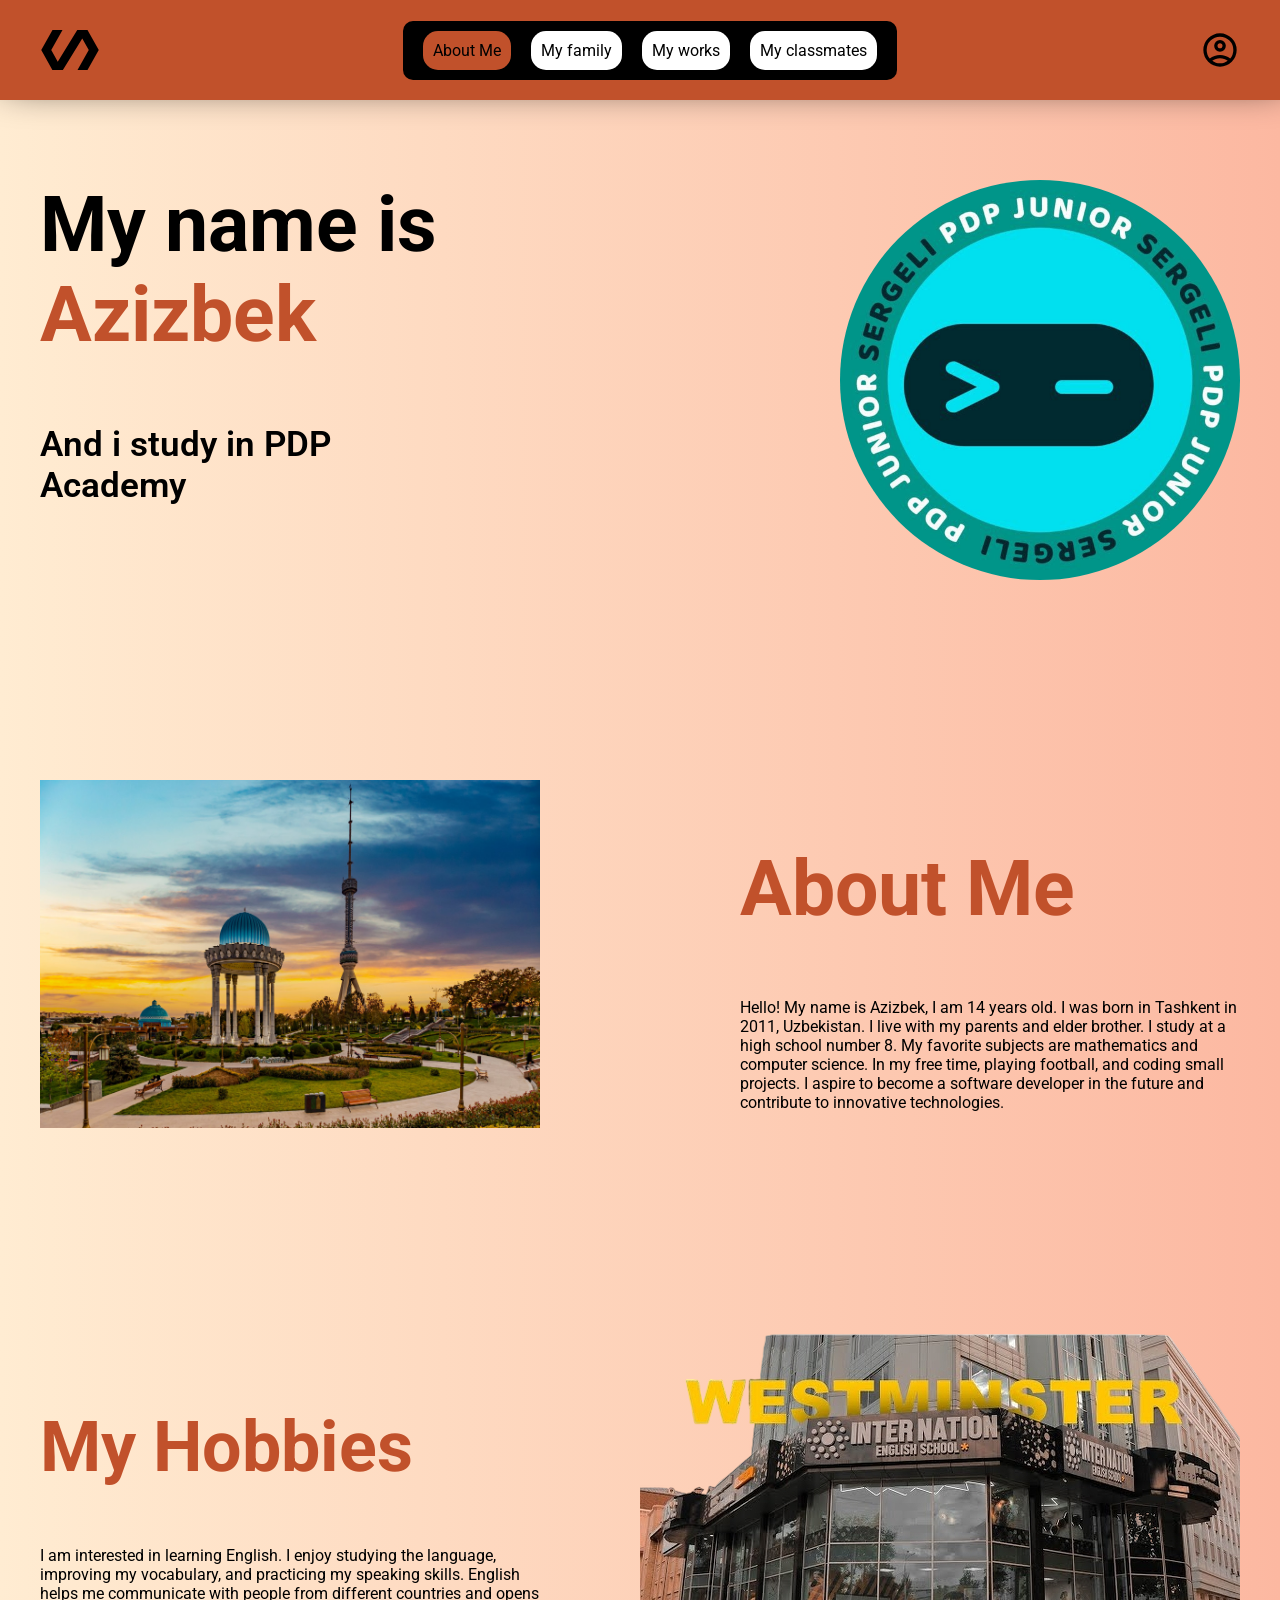
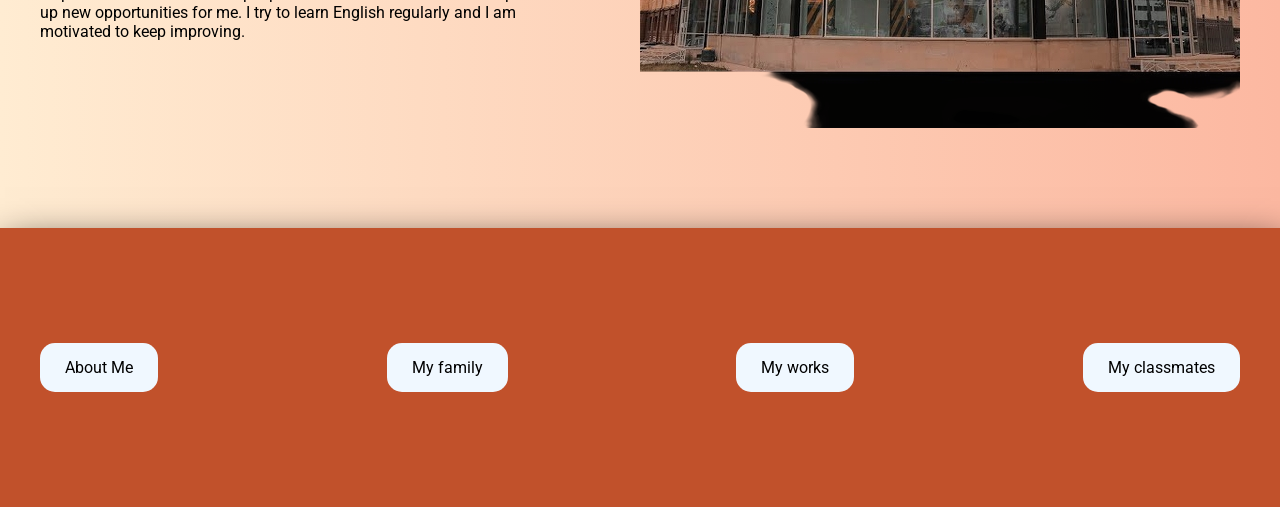
==== index.html @ b04de7e2 "Partfolio" ====
<!DOCTYPE html>
<html lang="en">
<head>
    <meta charset="UTF-8">
    <meta name="viewport" content="width=device-width, initial-scale=1.0">
    <title>Document</title>
    <link rel="preconnect" href="https://fonts.googleapis.com">
    <link rel="preconnect" href="https://fonts.gstatic.com" crossorigin>
    <link href="https://fonts.googleapis.com/css2?family=Bungee&family=Playfair+Display:ital,wght@0,400..900;1,400..900&family=Roboto:ital,wght@0,100..900;1,100..900&display=swap" rel="stylesheet">
    <link rel="stylesheet" href="./main.css">
    <link rel="stylesheet" href="./some.css">
    <link rel="stylesheet" href="https://unpkg.com/aos@next/dist/aos.css" />
    
</head>
<body>
    
    <header class="site-header">
        <div class="container">
            
            <nav class="navbar">
                <a class="header-link" href="">
                    <img class="header-img" data-aos="fade-right" data-aos-duration="800" src="./Logo.svg" width="60px" alt="">
                </a>
                <ul class="navbar-list" data-aos="fade-down" data-aos-duration="1000">
                    
                    <li class="navbar-item">
                        <a class="navbar-link active" href="./index.html">
                            
                            About Me
                        </a>
                    </li>
                    
                    <li class="navbar-item">
                        <a class="navbar-link " href="./family.html">
                            
                            My family
                        </a>
                    </li>
                    
                    <li class="navbar-item">
                        <a class="navbar-link" href="./works.html">
                            
                            My works
                        </a>
                    </li>
                    
                    <li class="navbar-item">
                        <a class="navbar-link" href="./classmates.html">
                            
                            My classmates
                        </a>
                    </li>
                    
                </ul>
                <div class="header-box">
                    <label for="modal-toggle" class="account-btn">
                        <img class="account-img" width="40" src="./account.svg" alt="">
                    </label>
                    
                    <input type="checkbox" id="modal-toggle" />
                    
                    <div class="modal">
                        <div class="modal-content">
                            <label for="modal-toggle" class="close-btn">&times;</label>
                            
                            <h2>Kirish</h2>
                            
                            <form>
                                <input type="email" placeholder="Email" required>
                                <input type="password" placeholder="Parol" required>
                                <button type="submit">Kirish</button>
                            </form>
                        </div>
                    </div>
                </div>
            </nav>
            
            
        </div>
    </header>
    
    
    
    <main class="site-main">
        <section class="hero">
            <div class="container">
                <div class="main-wrapper">
                    <div class="title-box" data-aos="fade-right" data-aos-duration="1000">
                        
                        <h1 class="main-title"  >
                            
                            My name is <br>
                            
                            <span class="main-span">
                                Azizbek
                            </span>
                            
                        </h1>
                        
                        <p class="hero-desc">
                            And i study in PDP Academy
                        </p> 
                        
                    </div>   
                    
                    <img class="PDP"  data-aos="fade-left" data-aos-duration="1000" src="./PDP.jpg" width="400px" alt="">
                </div>
                
            </div>
            
        </section>
        
        <section class="my-born">
            <div class="container">
                <div class="born-wrapper">
                    <img class="tashkent-img" data-aos="fade-up-right" data-aos-duration="2000" src="./Tashent.jpg" width="500px" alt="">
                    
                    <div class="title-box" data-aos="fade-up-left" data-aos-duration="2000">
                        
                        <h2 class="born-title">
                            About Me
                        </h2>
                        
                        <p class="born-text">
                            Hello! My name is Azizbek, I am 14 years old. I was born in Tashkent in 2011, Uzbekistan. I live with my parents and elder brother. I study at a high school number 8. My favorite subjects are mathematics and computer science. In my free time, playing football, and coding small projects. I aspire to become a software developer in the future and contribute to innovative technologies.
                        </p>
                    </div>
                    
                    
                </div>
            </div>
        </section>
        
        <section class="my-hobbe">
            <div class="container">
                <div class="hobe-wrapper">
                    <div class="hobbe-text-box" data-aos="fade-right" data-aos-duration="1000">
                        
                        <h2 class="hobbe-title">
                            My Hobbies
                        </h2>
                        <p class="hobbe-desc">
                            I am interested in learning English. I enjoy studying the language, improving my vocabulary, and practicing my speaking skills. English helps me communicate with people from different countries and opens up new opportunities for me. I try to learn English regularly and I am motivated to keep improving.
                        </p>
                        
                    </div>
                    
                    <img data-aos="fade-left" data-aos-duration="1000" src="./inter.png" alt="">
                    
                    
                </div>
            </div>
        </section>
    </main>
    
    
    <footer class="site-footer">
        <section class="footer-info">
            
            <div class="container">
                
                <ul class="footer-list">
                    <li class="footer-item" data-aos="fade-down" data-aos-duration="1000">
                        <a class="footer-link active" href="./index.html">
                            About Me
                        </a>
                    </li>
                    
                    <li class="footer-item"  data-aos="fade-down" data-aos-duration="1500">
                        <a class="footer-link" href="./family.html">
                            My family
                        </a>
                    </li>
                    
                    <li class="footer-item"  data-aos="fade-down" data-aos-duration="2000">
                        <a class="footer-link" href="./works.html">
                            My works
                        </a>
                    </li>
                    
                    <li class="footer-item"  data-aos="fade-down" data-aos-duration="2500">
                        <a class="footer-link" href="./classmates.html">
                            My classmates
                        </a>
                    </li>
                </ul>
            </div>
        </div>
    </section>
</footer>


<script src="https://unpkg.com/aos@next/dist/aos.js"></script>

<script>
    AOS.init();
</script>

</body>
</html>
---- main.css ----
* {
    box-sizing: border-box;
}

body {
    margin: 0;
    font-family: "Roboto", sans-serif;
    background: linear-gradient(to right, #ffecd2 0%, #fcb8a1 100%);
}

img {
    display: block;
}

a {
    text-decoration-line: none;
}

ul {
    list-style-type: none;
    padding-left: 0;
    margin-block: 0;
}

.container {
    width: 1240px;
    margin-inline: auto;
    padding-inline: 20px;
}

.site-header {
    
    padding-block: 20px;
    box-shadow: 5px -19px 40px black;
    background-color: #c1512b;
}

button {
    
    background-color: transparent;
    border: none;
}

.navbar {
    display: flex;
    justify-content: space-between;
    align-items: center;
}

.header-link {
    
    font-size: 500px;
    
}

.navbar-list {
    display: flex;
    align-items: center;
    column-gap: 20px;
    background-color: black;
    padding: 20px 20px;
    border-radius: 10px;
}

.navbar-item {
    
    color: white;
    
    
}


.navbar-link {
    
    color: black;
    background-color:white;
    padding: 10px;
    border-radius: 15px;
}

.active {
    
    background-color: #c1512b;
    
}

.button-box {
    
    
}

.dark-btn {
    
    
}

.light-btn {
    
    
}

.account-btn {
    border-radius: 10px;
}

.main-wrapper {
    padding-top: 80px;
    display: flex;
    column-gap: 400px;
    
}


.PDP {
    border-radius: 200px;
    
}



.main-title {
    font-size: 77px;
    color: black;
    margin-top: 0px;
}

.main-span {
    
    color: #c1512b;
}

.hero-desc {
    font-size: 35px;
    margin: 0;
    font-weight: 600;
}

.my-born {
    
    padding-top: 200px;
}

.born-wrapper  {
    
    display: flex;
    justify-content: space-between;
    
}

.title-box {
    
    width: 500px;
}

.born-title {
    font-size: 77px;
    color:#c1512b ;
}

.born-text {
    color: black;
    
}

.hero-desc {
    
}

.my-hobbe {
    padding-top: 150px;
    padding-bottom: 100px;
}

.hobe-wrapper {
    
    display: flex;
    align-items: center;
    justify-content: space-between;
}

.hobbe-text-box {
    
    width: 500px;
}

.hobbe-title {
    
    font-size: 70px;
    color:#c1512b ;
}





.family-text-wrapper {
    
    width: 500px
    
}

.family-wrapper {
    
    padding-top: 100px;
    justify-content: space-between;
    align-items: center;
    display: flex;
}


.family-title {
    
    color: #c1512b;
    font-size: 50px;
}

.family-desc {
    font-size: 30px;
    
}

.brother {
    
    padding-top: 150px;
}

.brother-wrapper {
    display: flex;
    justify-content: space-between;
    
}

.brother-text-wrapper {
    
    width: 500px;
}

.brother-title {
    color: #c1512b;
    font-size: 60px;
}

.brother-desc {
    
    font-size: 30px;
    
}

.brother-img {
    
    border-radius: 50px;
}

.father {
    padding-top: 150px;
}

.father-wrapper {
    display: flex;
    justify-content: space-between;
    
}

.father-text-wrapper {
    
    width: 500px;
}

.father-title {
    color: #c1512b;
    font-size: 60px;
}

.father-desc {
    
    font-size: 30px;
    
}


.mother {
    
    padding-block: 150px;
}

.mother-wrapper {
    display: flex;
    justify-content: space-between;
    align-items: center;
}

.mother-text-wrapper {
    
    width: 500px;
}

.mother-title {
    color: #c1512b;
    font-size: 60px;
}

.mother-desc {
    
    font-size: 30px;
    
}

.mother-img {
    
    border-radius: 50px;
}

.img1 {
    border-radius: 20px;
}

/*====================== works ===================== */

.works-section {


}

.works-title {

    font-size: 70px;
    color: #c1512b;
    text-align: center;
    padding-bottom: 60px;
}

.work-title {

    font-size: 30px;
   
    color: rgb(235, 111, 3);
   
}

.work-desc {
    font-size: 20px;
    color: black;
   
}

.work-list {
    display: flex;
    justify-content: space-between;
    flex-wrap: wrap;
    row-gap: 60px;
   align-items: center;
   padding-bottom: 100px;
}


.work-item1 {
    
    width: max-content;
    border: 2px solid #c1512b;
    border-radius: 10px;
    padding-inline: 20px;
    padding-block: 30px;
}

.work-item2 {
  width: max-content;
    border: 2px solid #c1512b;
    border-radius: 10px;
    padding: 15px;
}

.work-item3 {
  width: max-content;
    border: 2px solid #c1512b;
    border-radius: 10px;
    padding: 20px;
}

.work-item4 {
  width: max-content;
    border: 2px solid #c1512b;
    border-radius: 10px;
     padding-inline: 15px;
    padding-block: 55px;
}

.work-item5 {
  width: max-content;
    border: 2px solid #c1512b;
    border-radius: 10px;
    padding-inline: 20px;
    padding-block: 30px;
}

.work-item6 {
  width: max-content;
    border: 2px solid #c1512b;
    border-radius: 10px;
    padding-inline: 15px;
    padding-block: 35px;
}

.work-item7 {
  width: max-content;
    border: 2px solid #c1512b;
    border-radius: 10px;
    padding-inline: 20px;
    padding-block: 35px;
}

.work-item8 {
  width: max-content;
    border: 2px solid #c1512b;
    border-radius: 10px;
   padding: 15px;
}  
  

.work-item9 {
  width: max-content;
    border: 2px solid #c1512b;
    border-radius: 10px;
     padding-inline: 20px;
    padding-block: 45px;
}

.work-item10 {
  width: max-content;
    border: 2px solid #c1512b;
    border-radius: 10px;
   padding: 15px;
}

.work-link {

    background-color: #c1512b;
    padding: 10px 15px;
    border-radius: 10px;
    text-align: center;
    margin-inline: auto ;
    color: white;
   
}

.li-box1 {
    display: flex;
}

.footer-info {

    box-shadow: 5px 19px 40px black;
    background-color:#c1512b;
}

.index-site-footer {

     box-shadow: 5px 19px 40px black;
    background-color:#c1512b;
}

.footer-list {

    padding-block: 100px;
    display: flex;
    column-gap: 30px;
    justify-content:space-between ;
}

.footer-link {

    color:black;
    background-color: aliceblue;
    padding: 15px 25px;
    border-radius: 15px;
}

.footer-item {
    
    
}


#modal-toggle {
    display: none;
}

.modal {
    position: fixed;
    inset: 0;
    background: rgba(0,0,0,0.6);
    display: flex;
    justify-content: center;
    align-items: center;
    opacity: 0;
    pointer-events: none;
    transition: opacity 0.3s ease;
    z-index: 999;
}

#modal-toggle:checked + .modal {
    opacity: 1;
    pointer-events: auto;
}

.modal-content {
    background: #111827;
    padding: 32px 28px;
    border-radius: 24px;
    width: 90%;
    max-width: 400px;
    position: relative;
    box-shadow: 0 40px 80px rgba(0,0,0,0.7);
    transform: scale(0.7);
    transition: transform 0.3s ease;
}

#modal-toggle:checked + .modal .modal-content {
    transform: scale(1);
}

.close-btn {
    position: absolute;
    top: 18px;
    right: 18px;
    font-size: 26px;
    cursor: pointer;
    color: #fff;
    transition: color 0.3s;
}

.close-btn:hover {
    color: #f87171;
}

.modal-content h2 {
    margin-bottom: 24px;
    text-align: center;
    font-size: 26px;
    color: #e5e7eb;
}

form {
    display: flex;
    flex-direction: column;
    gap: 16px;
}

input {
    padding: 12px 16px;
    border-radius: 12px;
    border: none;
    outline: none;
    font-size: 15px;
    background: #1f2937;
    color: #e5e7eb;
    transition: background 0.3s;
}

input:focus {
    background: #374151;
}

form button {
    padding: 12px 16px;
    background: linear-gradient(135deg, #38bdf8, #6366f1);
    border: none;
    border-radius: 12px;
    color: #020617;
    font-weight: 600;
    cursor: pointer;
    transition: background 0.3s;
}

form button:hover {
    background: linear-gradient(135deg, #0ea5e9, #4f46e5);
}

.footer-item {
    z-index: 5;
}
---- some.css ----
.footer-list {
    padding-block: 130px;
}
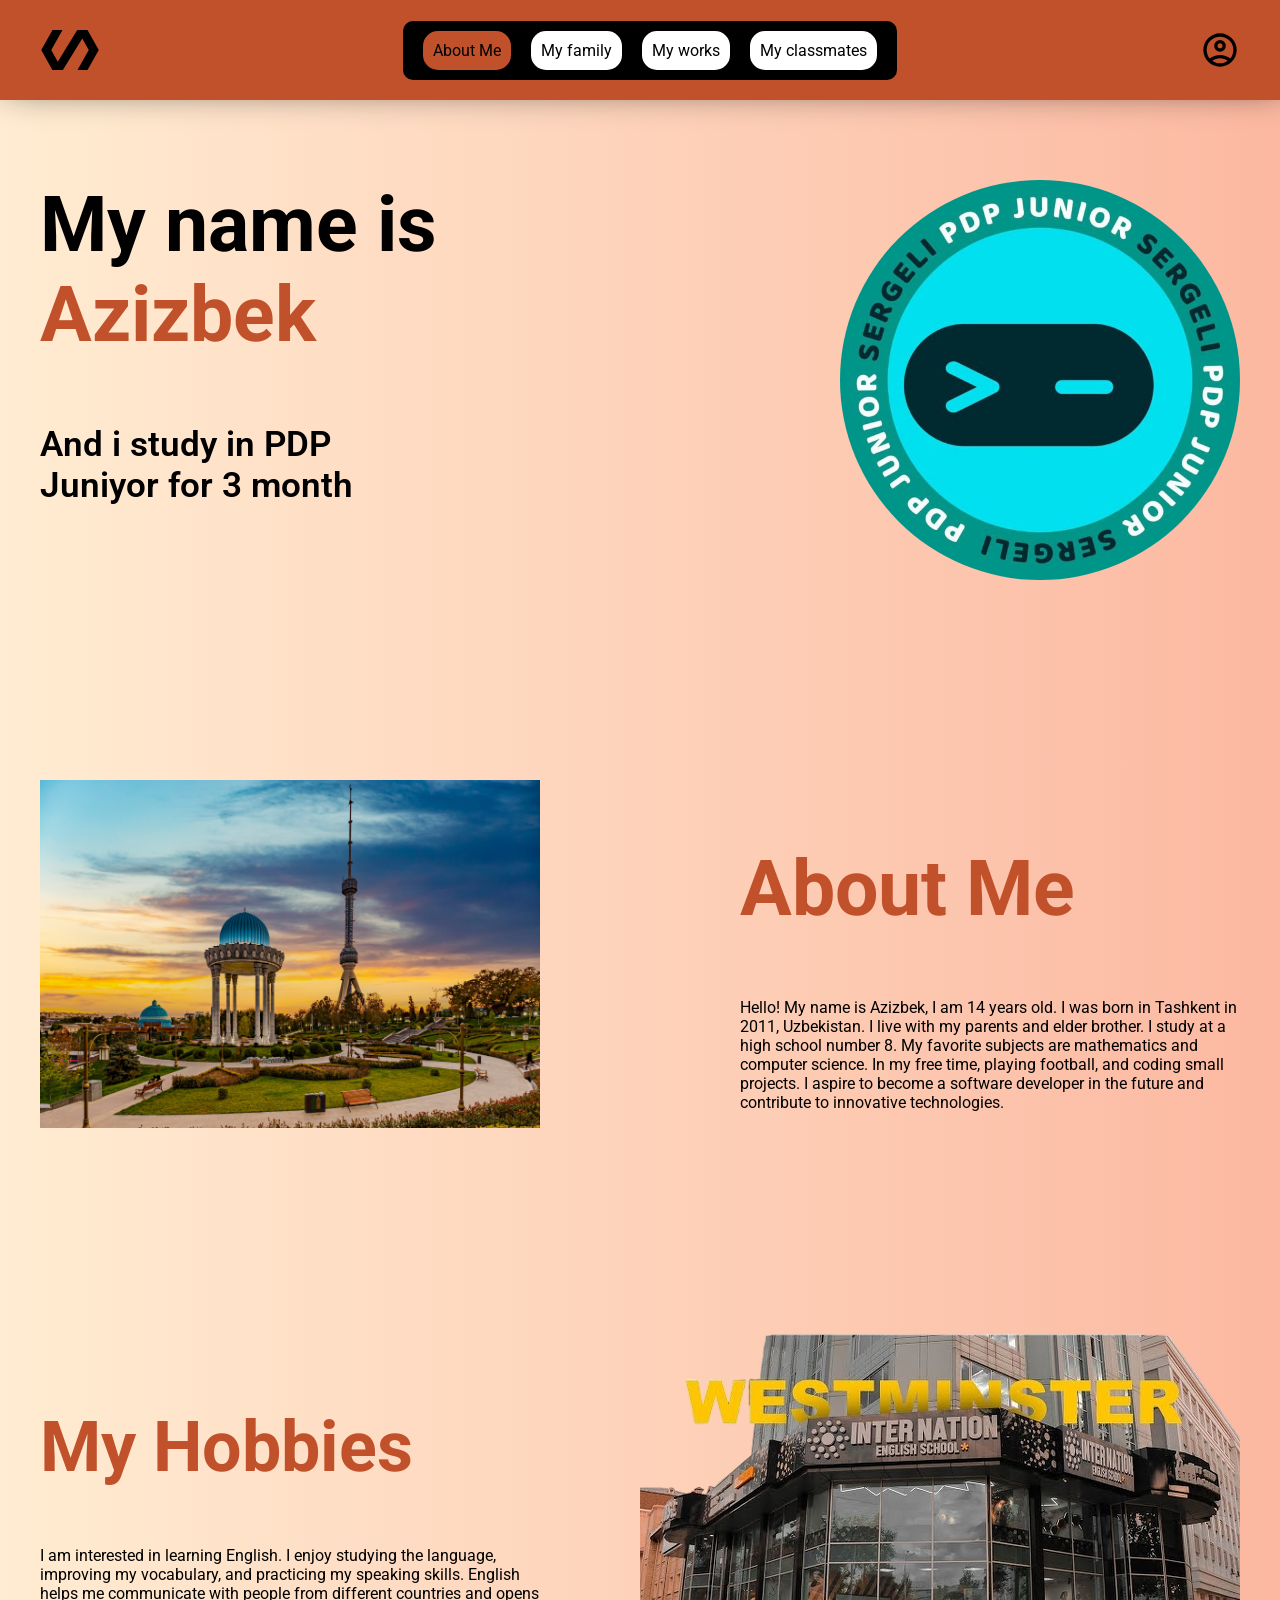
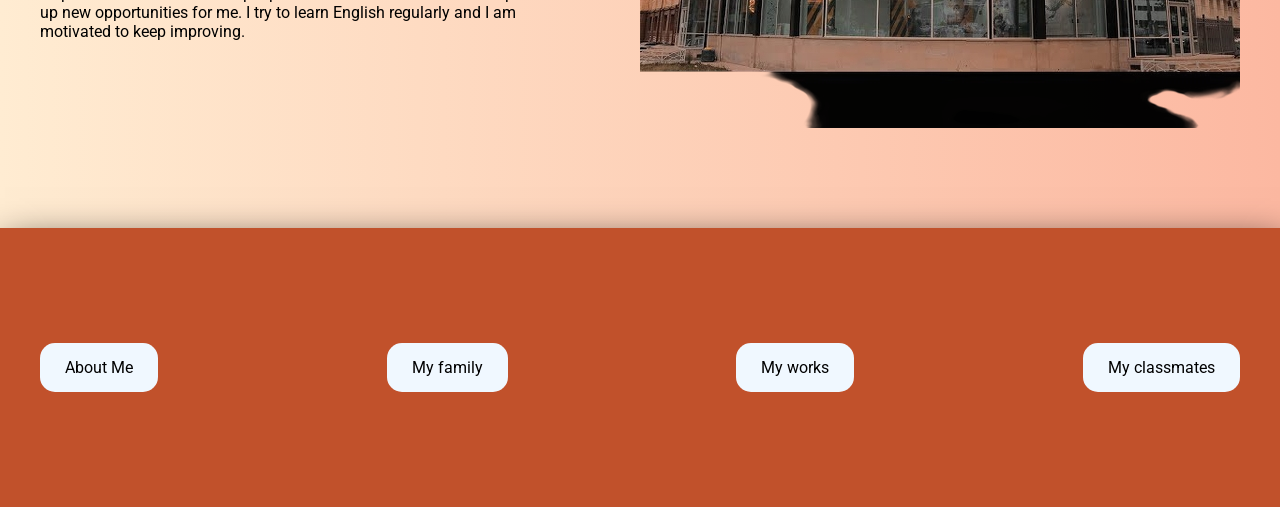
==== commit 8314b010: "portfolio" ====
--- a/index.html
+++ b/index.html
@@ -98,7 +98,7 @@
                         </h1>
                         
                         <p class="hero-desc">
-                            And i study in PDP Academy
+                            And i study in PDP Juniyor for 3 month
                         </p> 
                         
                     </div>   
@@ -160,7 +160,7 @@
             <div class="container">
                 
                 <ul class="footer-list">
-                    <li class="footer-item" data-aos="fade-down" data-aos-duration="1000">
+                    <li class="footer-item" data-aos="fade-down">
                         <a class="footer-link active" href="./index.html">
                             About Me
                         </a>
--- a/main.css
+++ b/main.css
@@ -367,6 +367,7 @@
     border: 2px solid #c1512b;
     border-radius: 10px;
     padding: 15px;
+    padding-block: 40px;
 }
 
 .work-item3 {
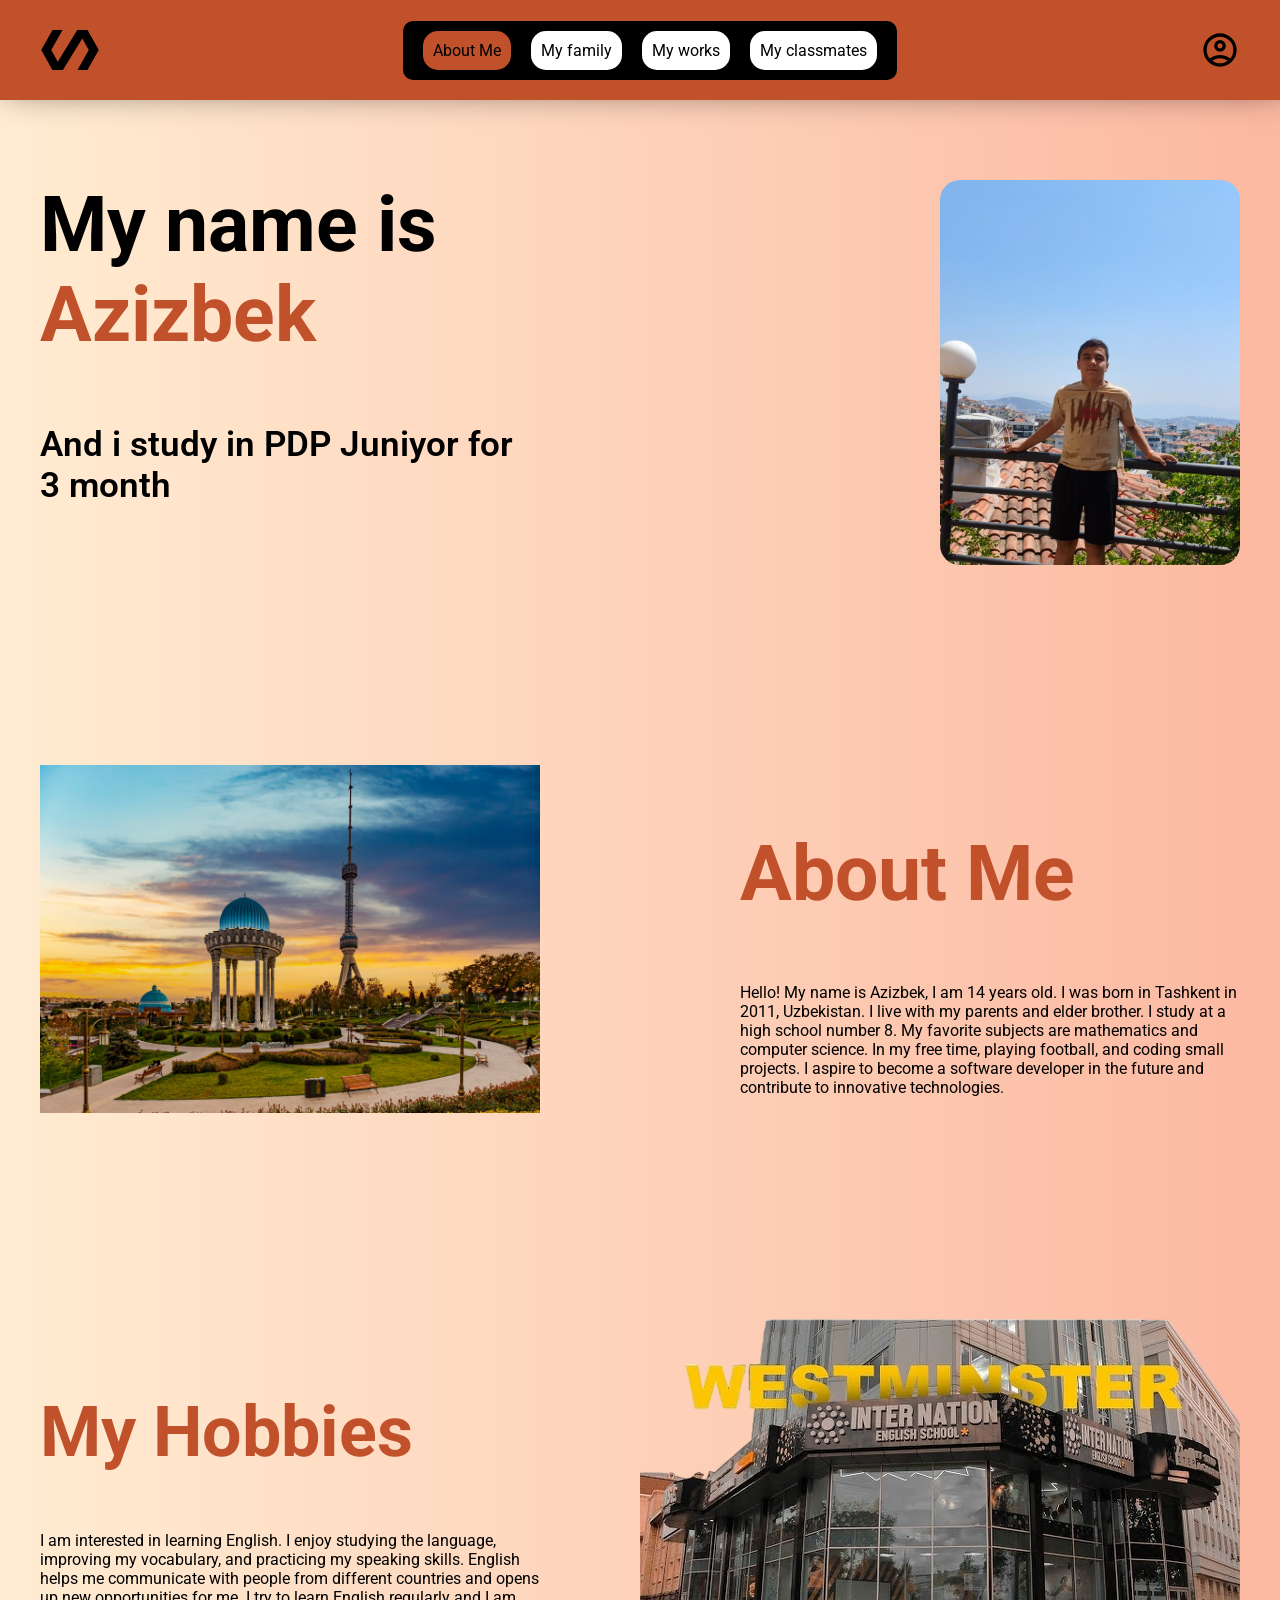
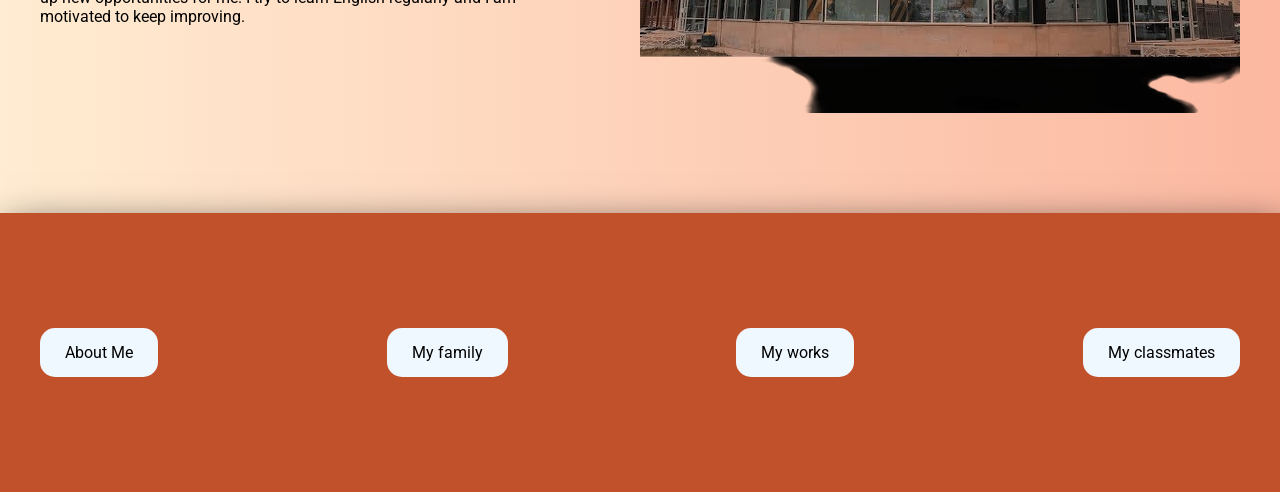
==== commit bb3b341e: "portfolio" ====
--- a/index.html
+++ b/index.html
@@ -103,7 +103,7 @@
                         
                     </div>   
                     
-                    <img class="PDP"  data-aos="fade-left" data-aos-duration="1000" src="./PDP.jpg" width="400px" alt="">
+                    <img class="PDP"  data-aos="fade-left" data-aos-duration="1000" src="photo_2026-02-27_22-33-34.jpg" width="300px" alt="">
                 </div>
                 
             </div>
--- a/main.css
+++ b/main.css
@@ -112,7 +112,7 @@
 
 
 .PDP {
-    border-radius: 200px;
+    border-radius: 20px;
     
 }
 
@@ -199,6 +199,11 @@
     
 }
 
+.family-img {
+
+    border-radius: 20px;
+}
+
 .family-wrapper {
     
     padding-top: 100px;
@@ -253,6 +258,11 @@
 
 .father {
     padding-top: 150px;
+}
+
+.father-img {
+
+    border-radius: 20px;
 }
 
 .father-wrapper {
@@ -461,7 +471,7 @@
 
 .footer-list {
 
-    padding-block: 100px;
+    padding-block: 120px;
     display: flex;
     column-gap: 30px;
     justify-content:space-between ;
